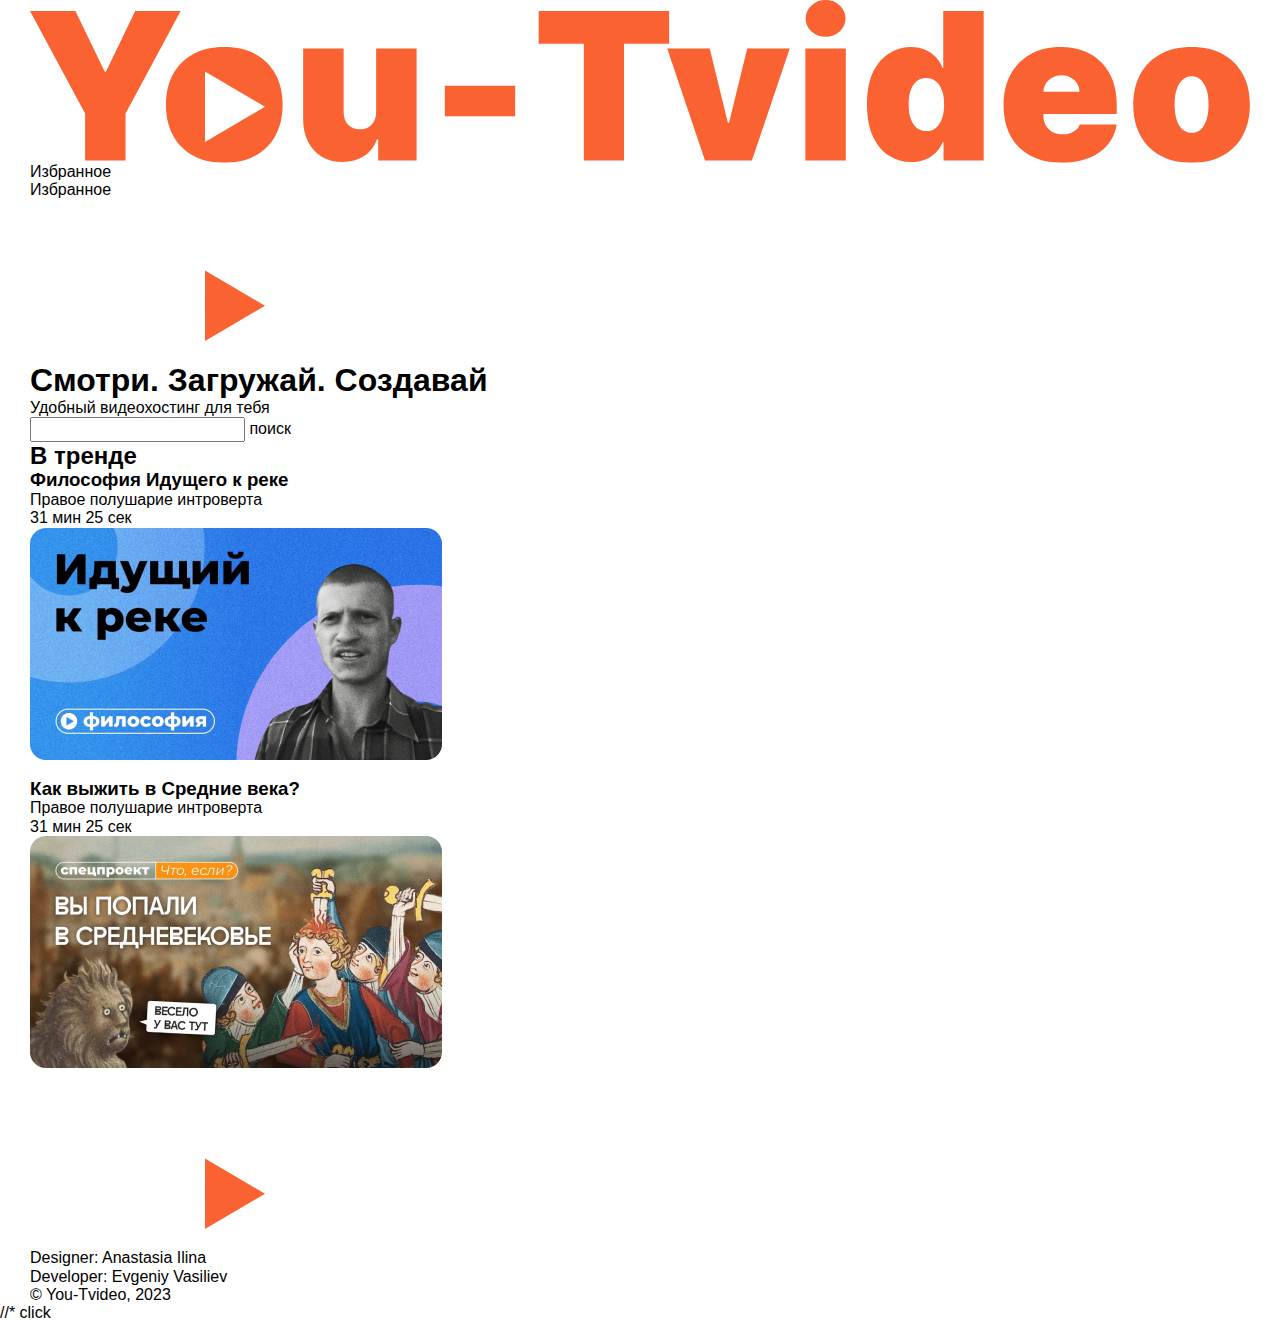
==== index.html @ 57df250d "Day-1" ====
<!DOCTYPE html>
<html lang="ru">
<head>
  <meta charset="UTF-8">
  <meta name="viewport" content="width=device-width, initial-scale=1.0">
  <title>You-Tvideo - удобный видеохостинг для тебя</title>

  <link href="./styles/normalize.css" rel="stylesheet">
  <link href="./styles/base.css" rel="stylesheet">
</head>
<body>
  <header class="header">
    <div class="container header__container">
      <a class="header__link" href="/">
        <svg class="header__logo" viewBox="0 0 240 32">
          <use xlink:href="./image/sprite.svg#logo-orange" role="img" aria-label="Логотип сервиса You-Tvideo"></use>
        </svg>
      </a>

      <a class="header__link header__link--favorite" href="/favorite.html">Избранное</a>
    </div>
  </header>

  <main>
    <section class="hero">
      <div class="container hero__container">
        <a class="hero__link" href="/favorite.html">Избранное</a>

        <svg class="hero__logo" viewBox="0 0 360 48">
          <use xlink:href="./image/sprite.svg#logo-white" role="img" aria-label="Логотип сервиса You-Tvideo"></use>
        </svg>

        <h1 class="hero__title">Смотри. Загружай. Создавай</h1>

        <p class="hero__tagline">Удобный видеохостинг для тебя</p>
      </div>
    </section>

    <section class="search">
      <div class="container search__container">
        <form class="search__form">
          <label class="search__label">
            <input class="search__input" type="search">
            <button class="search__btn" type="submit">поиск</button>
          </label>
        </form>
      </div>
    </section>

    <section class="video-list">
      <div class="container video-list__container">
        <h2 class="video-list__title">В тренде</h2>

        <ul class="video-list__items">
          <li class="video-list__item">
            <article class="video-card">
              <a class="video-card__link" href="/video.html?111">
                
                <h3 class="video-card__title">Философия Идущего к реке</h3>

                <p class="video-card__channel">Правое полушарие интроверта</p>

                <p class="video-card__duration">31 мин 25 сек</p>
                
                <img class="video-card__thumbnail" src="./image/img-1.jpg" alt="Превью к видео Философия Идущего к реке">
              </a>

              <button class="video-card__favorite" type="button"></button>
            </article>
          </li>

          <li class="video-list__item">
            <article class="video-card">
              <a class="video-card__link" href="/video.html?111">
                
                <h3 class="video-card__title">Как выжить в Средние века?</h3>

                <p class="video-card__channel">Правое полушарие интроверта</p>

                <p class="video-card__duration">31 мин 25 сек</p>
                
                <img class="video-card__thumbnail" src="./image/img-2.jpg" alt="Превью к видео Как выжить в Средние века?">
              </a>

              <button class="video-card__favorite" type="button"></button>
            </article>
          </li>
        </ul>
      </div>
    </section>      
  </main>

  <footer class="footer">
    <div class="container footer__container">
      <a class="footer__link" href="/">
        <svg class="footer__logo" viewBox="0 0 360 48">
          <use xlink:href="./image/sprite.svg#logo-white" role="img" aria-label="Логотип сервиса You-Tvideo"></use>
        </svg>
      </a>

      <ul class="footer__developers">
        <li class="footer__developers-item">
          Designer: <a class="footer__developers-link" href="https://t.me/Mrshmallowww" target="_blank" rel="noopener">Anastasia Ilina</a>
        </li>
        <li class="footer__developers-item">
          <a class="footer__developers-link" href="https://t.me/VasilievDevelop" target="_blank" rel="noopener">Developer: Evgeniy Vasiliev</a>
        </li>
      </ul>
      

      <p class="footer__copyright">© You-Tvideo, 2023 </p>
      
    </div>
  </footer> //* click
</body>
</html>
---- styles/base.css ----
html {
  position: relative;
  box-sizing: border-box;
}

*,
*::before,
*::after {
  box-sizing: inherit;
}

body {
  position: relative;
  overflow-x: hidden;
  min-width: 320px;
  min-height: 100vh;
  font-family: Arial, sans-serif;
  -webkit-font-smoothing: antialiased;
  -moz-osx-font-smoothing: grayscale;
  text-rendering: optimizeLegibility;
  -webkit-tap-highlight-color: rgba(0, 0, 0, 0);
  -webkit-tap-highlight-color: transparent;
  font-size: 16px;
  color: #000;
  background-color: #fff;
}


img,
svg {
  display: block;
  max-width: 100%;
  height: auto;
}

svg {
  max-height: 100%;
}


button {
  padding: 0;
  cursor: pointer;
  border: none;
  background-color: transparent;
} 

a {
  text-decoration: none;
  color: inherit;
}

ul {
  list-style: none;
  padding: 0;
  margin: 0;
}

h1,
h2,
h3,
p,
figure,
fieldset {
  margin: 0;
}

iframe {
  border: none;
}

/*
Доступно скрываю элементы
*/

.visually-hidden {
  position: fixed;
  transform: scale(0);
}


/*
Пример контейнера

Если контейнер 1180px по макету,
то для max-width прибавляем паддинги 30px*2, 
в итоге 1240px
Чтобы контент не прижимался к краям экрана
*/

.container {
  max-width: 1320px;
  padding: 0 30px;
  margin: 0 auto;
}
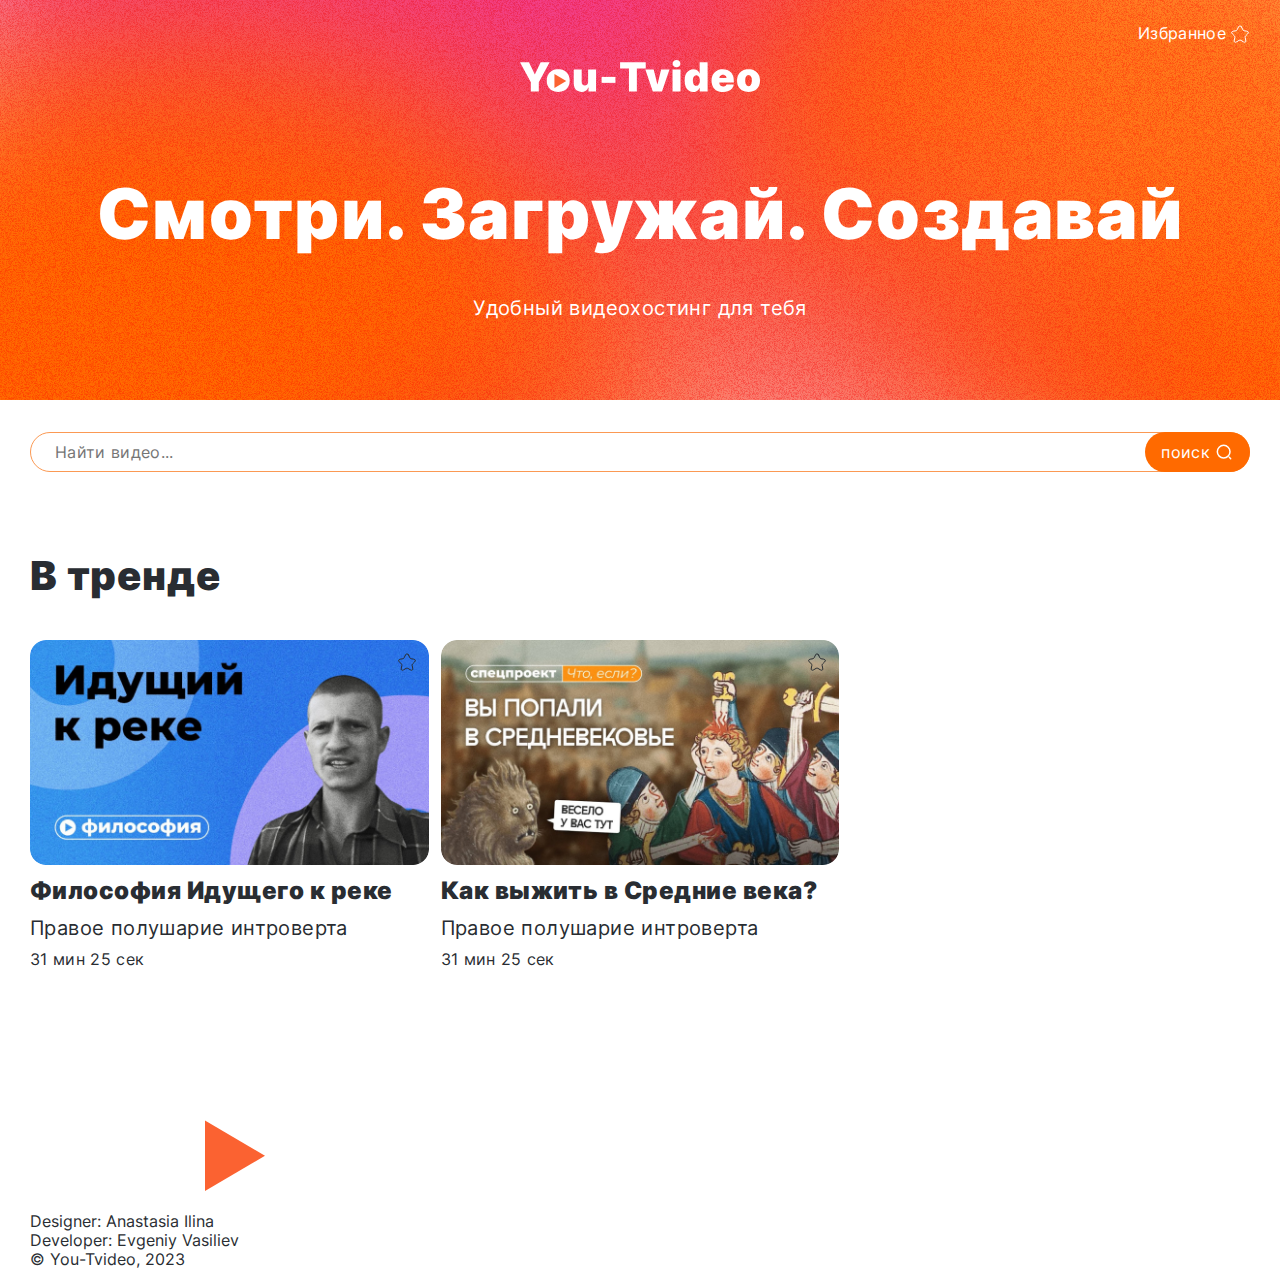
==== commit f399ddc8: "Finish day 2" ====
--- a/index.html
+++ b/index.html
@@ -7,42 +7,39 @@
 
   <link href="./styles/normalize.css" rel="stylesheet">
   <link href="./styles/base.css" rel="stylesheet">
+  <link href="./styles/style.css" rel="stylesheet">
 </head>
 <body>
-  <header class="header">
-    <div class="container header__container">
-      <a class="header__link" href="/">
-        <svg class="header__logo" viewBox="0 0 240 32">
-          <use xlink:href="./image/sprite.svg#logo-orange" role="img" aria-label="Логотип сервиса You-Tvideo"></use>
-        </svg>
-      </a>
-
-      <a class="header__link header__link--favorite" href="/favorite.html">Избранное</a>
-    </div>
-  </header>
-
   <main>
     <section class="hero">
-      <div class="container hero__container">
-        <a class="hero__link" href="/favorite.html">Избранное</a>
-
-        <svg class="hero__logo" viewBox="0 0 360 48">
-          <use xlink:href="./image/sprite.svg#logo-white" role="img" aria-label="Логотип сервиса You-Tvideo"></use>
-        </svg>
-
-        <h1 class="hero__title">Смотри. Загружай. Создавай</h1>
-
-        <p class="hero__tagline">Удобный видеохостинг для тебя</p>
+      <div class="container">
+        <div class="hero__container">
+          <a class="hero__link" href="/favorite.html">
+            <span>Избранное</span>
+            <svg class="hero__icon" viewBox="0 0 20 20">
+              <use xlink:href="./image/sprite.svg#star-ow" role="img" aria-label="Иконка избранного 'звезда неактивная'"></use>
+            </svg>
+          </a>
+          <svg class="hero__logo" viewBox="0 0 360 48">
+            <use xlink:href="./image/sprite.svg#logo-white" role="img" aria-label="Логотип сервиса You-Tvideo"></use>
+          </svg>
+          <h1 class="hero__title">Смотри. Загружай. Создавай</h1>
+          <p class="hero__tagline">Удобный видеохостинг для тебя</p>
+        </div>
       </div>
     </section>
 
     <section class="search">
       <div class="container search__container">
         <form class="search__form">
-          <label class="search__label">
-            <input class="search__input" type="search">
-            <button class="search__btn" type="submit">поиск</button>
-          </label>
+          <input class="search__input" type="search" placeholder="Найти видео...">
+
+          <button class="search__btn" type="submit">
+            <span>поиск</span>
+            <svg class="search__icon" viewBox="0 0 20 20">
+              <use xlink:href="./image/sprite.svg#search" role="img" aria-label="Иконка поиска 'Лупа'"></use>
+            </svg>
+          </button>
         </form>
       </div>
     </section>
@@ -57,15 +54,20 @@
               <a class="video-card__link" href="/video.html?111">
                 
                 <h3 class="video-card__title">Философия Идущего к реке</h3>
+                
+                <img class="video-card__thumbnail" src="./image/img-1.jpg" alt="Превью к видео Философия Идущего к реке">
 
                 <p class="video-card__channel">Правое полушарие интроверта</p>
 
                 <p class="video-card__duration">31 мин 25 сек</p>
-                
-                <img class="video-card__thumbnail" src="./image/img-1.jpg" alt="Превью к видео Философия Идущего к реке">
               </a>
 
-              <button class="video-card__favorite" type="button"></button>
+              <button class="video-card__favorite" type="button" aria-label="Добавить в избранное 'Философия Идущего к реке'">
+                <svg class="video-card__icon" viewBox="0 0 20 20">
+                  <use class="star--o" xlink:href="./image/sprite.svg#star-ob" role="img" aria-label="Иконка 'звезда неактивная'"></use>
+                  <use class="star" xlink:href="./image/sprite.svg#star" role="img" aria-label="Иконка 'звезда активная'"></use>
+                </svg>
+              </button>
             </article>
           </li>
 
@@ -74,15 +76,20 @@
               <a class="video-card__link" href="/video.html?111">
                 
                 <h3 class="video-card__title">Как выжить в Средние века?</h3>
+                
+                <img class="video-card__thumbnail" src="./image/img-2.jpg" alt="Превью к видео Как выжить в Средние века?">
 
                 <p class="video-card__channel">Правое полушарие интроверта</p>
 
                 <p class="video-card__duration">31 мин 25 сек</p>
-                
-                <img class="video-card__thumbnail" src="./image/img-2.jpg" alt="Превью к видео Как выжить в Средние века?">
               </a>
 
-              <button class="video-card__favorite" type="button"></button>
+              <button class="video-card__favorite" type="button" aria-label="Добавить в избранное 'Философия Идущего к реке'">
+                <svg class="video-card__icon" viewBox="0 0 20 20">
+                  <use class="star--o" xlink:href="./image/sprite.svg#star-ob" role="img" aria-label="Иконка 'звезда неактивная'"></use>
+                  <use class="star" xlink:href="./image/sprite.svg#star" role="img" aria-label="Иконка 'звезда активная'"></use>
+                </svg>
+              </button>
             </article>
           </li>
         </ul>
@@ -111,6 +118,6 @@
       <p class="footer__copyright">© You-Tvideo, 2023 </p>
       
     </div>
-  </footer> //* click
+  </footer>
 </body>
 </html>--- a/styles/style.css
+++ b/styles/style.css
@@ -0,0 +1,259 @@
+:root {
+  --textMain: #292D32;
+  --textWhite: #fff;
+  --decorBg: #FF6A00;
+  --decorBorder: #FB9953;
+}
+
+@font-face {
+  font-family: "Inter";
+  font-style: normal;
+  font-weight: 400;
+  font-display: swap;
+  src: local("Inter"),
+    url("../fonts/inter-v13-cyrillic_latin-regular.woff2") format("woff2"),
+    url("../fonts/inter-v13-cyrillic_latin-regular.woff") format("woff");
+}
+@font-face {
+  font-family: "Inter";
+  font-style: normal;
+  font-weight: 900;
+  font-display: swap;
+  src: local("Inter"),
+    url("../fonts/inter-v13-cyrillic_latin-900.woff2") format("woff2"),
+    url("../fonts/inter-v13-cyrillic_latin-900.woff") format("woff");
+}
+
+body {
+  font-family: "Inter", "Arial", sans;
+  font-size: 1em;
+  font-weight: 400;
+  color: var(--textMain);
+  line-height: 1.2;
+}
+section {
+  margin-bottom: 80px;
+}
+
+/*? HEADER */
+.header {
+  padding: 32px 0 24px;
+}
+.header__container {
+  display: flex;
+  align-items: center;
+  justify-content: space-between;
+}
+.header__logo {
+  width: 240px;
+}
+.header__link--favorite {
+  display: flex;
+  align-items: center;
+  gap: 0 4px;
+  color: var(--textWhite);
+  letter-spacing: 0.02em;
+}
+.search__icon {
+  width: 20px;
+  height: 20px;
+}
+
+/*? HERO */
+.hero {
+  padding: 60px 0 80px;
+  color: var(--textWhite);
+  margin-bottom: 32px;
+  background-color: var(--decorBg);
+  background-image: url("../image/hero-bg.jpg");
+  background-size: cover;
+  background-repeat: no-repeat;
+  background-position: center;
+}
+.hero__container {
+  position: relative;
+  display: flex;
+  flex-direction: column;
+  align-items: center;
+}
+.hero__link {
+  position: absolute;
+  top: -36px;
+  right: 0;
+  display: flex;
+  align-items: center;
+  gap: 0 4px;
+  letter-spacing: 0.02em;
+}
+.hero__icon {
+  width: 20px;
+  height: 20px;
+}
+.hero__logo {
+  width: 240px;
+  height: 32px;
+  margin-bottom: 80px;
+}
+.hero__title {
+  font-size: 4.375em;
+  letter-spacing: 0.02em;
+  margin-bottom: 40px;
+}
+.hero__tagline {
+  font-size: 1.25em;
+  letter-spacing: 0.02em;
+}
+
+/*? SEARCH */
+.search__form {
+  position: relative;
+  width: 100%;
+}
+.search__input {
+  width: 100%;
+  font-size: 1em;
+  letter-spacing: 0.02em;
+  padding: 10px 124px 10px 24px;
+  border-radius: 40px;
+  border: 1px solid var(--decorBorder);
+  outline: none;
+}
+.search__btn {
+  position: absolute;
+  top: 0;
+  right: 0;
+  bottom: 0;
+  display: flex;
+  align-items: center;
+  gap: 0 4px;
+  font-size: 1em;
+  letter-spacing: 0.02em;
+  color: var(--textWhite);
+  padding: 8px 16px;
+  background: var(--decorBg);
+  border-radius: 40px;
+}
+.search__icon {
+  width: 20px;
+  height: 20px;
+}
+
+/*? VIDEO_LIST */
+.video-list__title {
+  font-size: 2.5em;
+  font-weight: 900;
+  letter-spacing: 0.02em;
+  margin-bottom: 40px;
+}
+.video-list__items {
+  display: grid;
+  grid-template-columns: repeat(3, 1fr);
+  gap: 40px 12px;
+}
+.video-card {
+  position: relative;
+}
+.video-card__link {
+  display: flex;
+  flex-direction: column;
+}
+.video-card__title {
+  font-size: 1.5em;
+  font-weight: 900;
+  letter-spacing: 0.02em;
+  margin-bottom: 10px;
+}
+.video-card__channel {
+  font-size: 1.25em;
+  letter-spacing: 0.02em;
+  margin-bottom: 10px;
+}
+.video-card__duration {
+  letter-spacing: 0.02em;
+}
+.video-card__thumbnail {
+  order: -1;
+  border-radius: 16px;
+  margin-bottom: 12px;
+}
+.video-card__favorite {
+  position: absolute;
+  top: 12px;
+  right: 12px;
+}
+.video-card__favorite .star {
+  display: none;
+}
+.video-card__favorite--active .star {
+  display: block;
+}
+.video-card__icon {
+  width: 20px;
+  height: 20px;
+}
+
+/*? VIDEO */
+.video__container {
+  display: flex;
+  flex-direction: column;
+}
+.video__wrapper {
+  display: flex;
+  justify-content: space-between;
+  align-items: start;
+  gap: 0 64px;
+}
+.video__content {
+  display: flex;
+  flex-direction: column;
+  gap: 24px 0;
+}
+.video__title {
+  font-size: 2.5em;
+  font-weight: 900;
+  letter-spacing: 0.02em;
+}
+.video__channel {
+  font-size: 1.5em;
+  letter-spacing: 0.02em;
+}
+.video__info {
+  font-size: 1.5em;
+  letter-spacing: 0.02em;
+}
+.video__player {
+  position: relative;
+  height: 0;
+  overflow: hidden;
+  padding-bottom: 53.015873%;
+  margin-bottom: 32px;
+  order: -1;
+}
+.video__iframe {
+  position: absolute;
+  top: 0;
+  left: 0;
+  width: 100%;
+  height: 100%;
+  border-radius: 16px;
+}
+.video__favorite {
+  display: flex;
+  gap: 0 4px; 
+  letter-spacing: 0.02em;
+}
+.video__favorite .video__favorite-true {
+  display: none;
+}
+.video__favorite.video__favorite--active .video__favorite-true {
+  display: block;
+}
+.video__favorite.video__favorite--active .video__favorite-false {
+  display: none;
+}
+.video__favorite .star {
+  display: none;
+}
+.video__favorite.video__favorite--active .star {
+  display: block;
+}